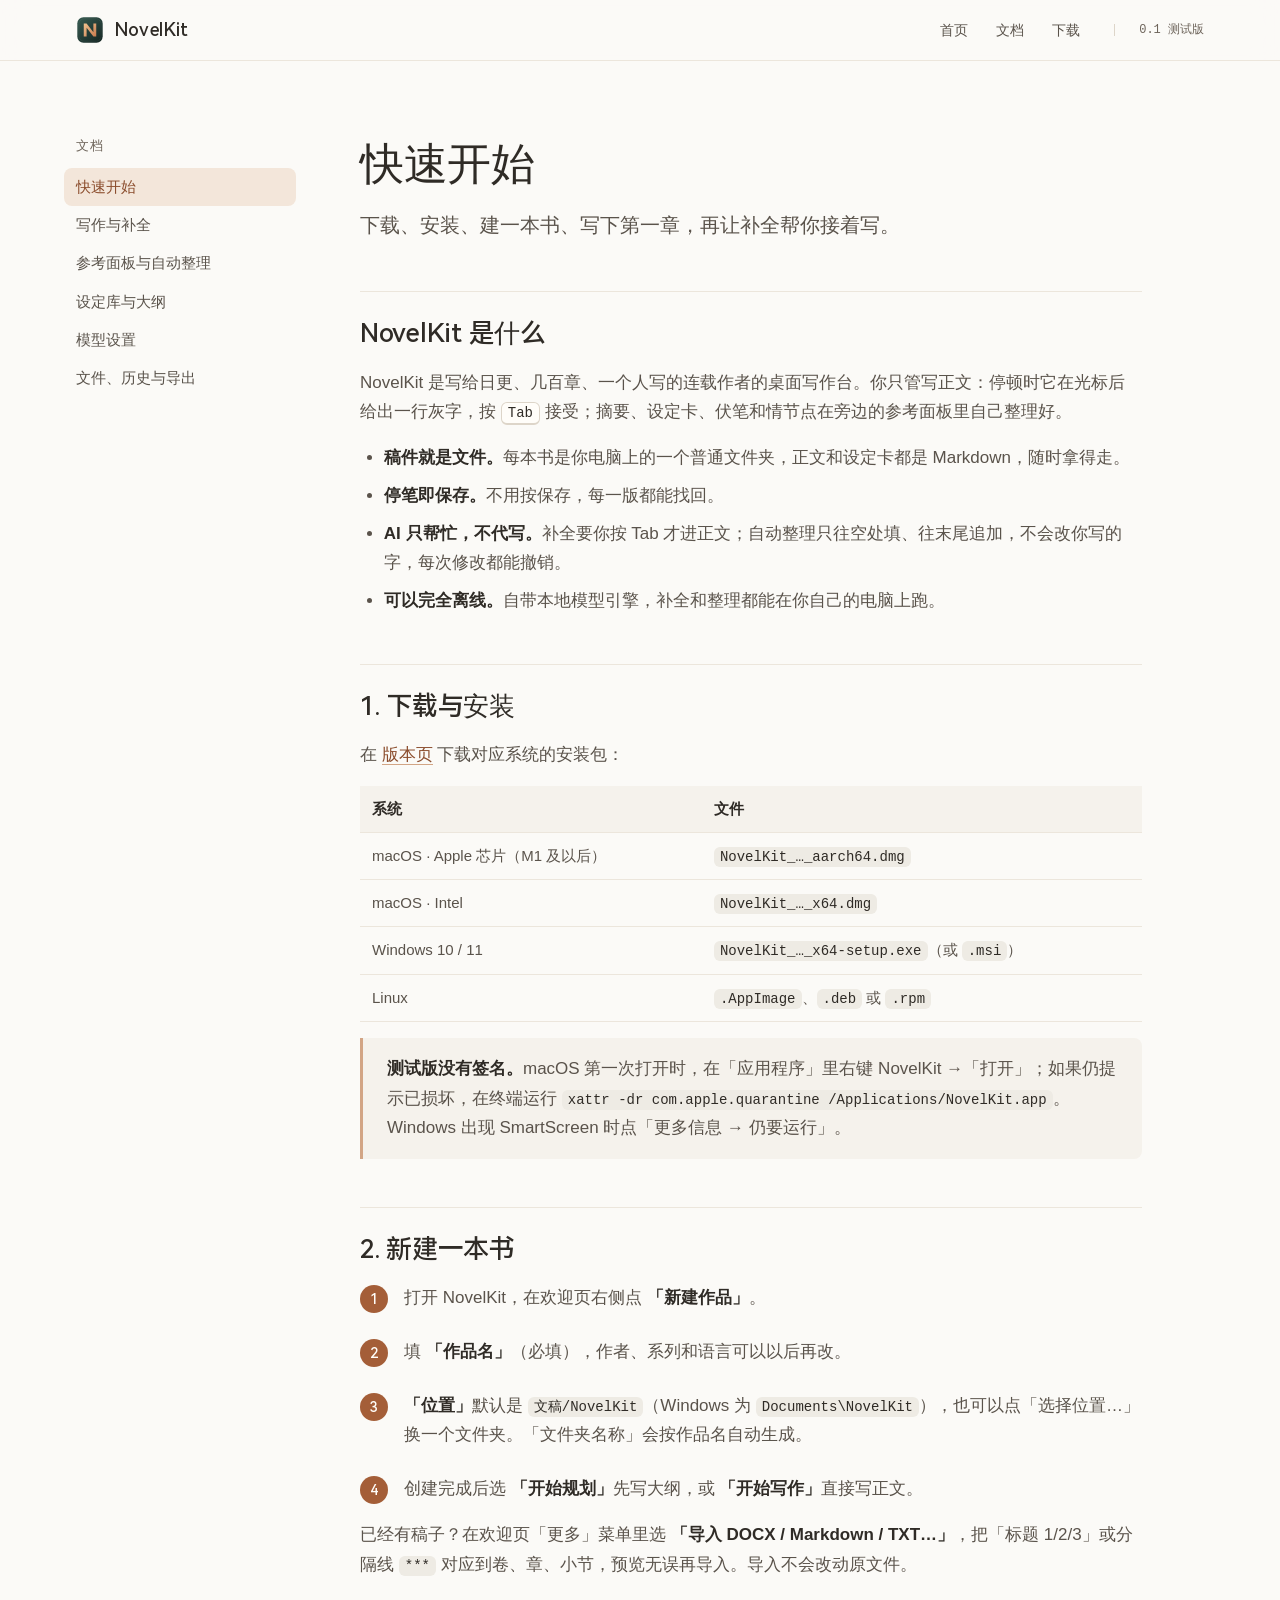
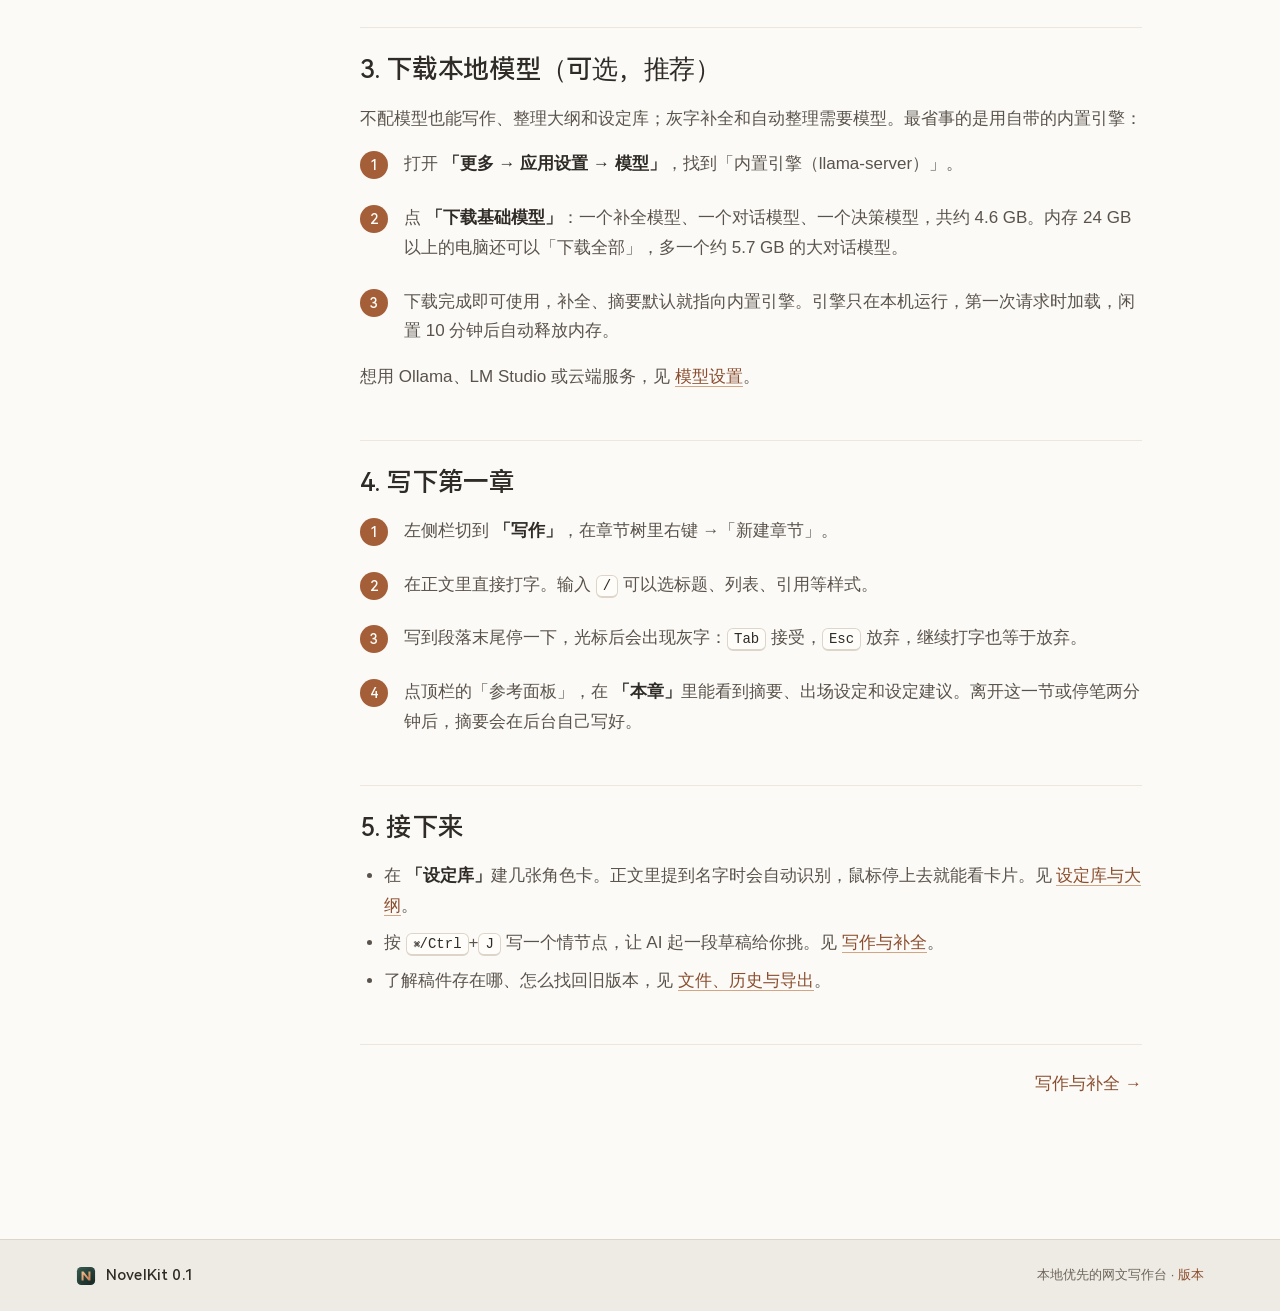
==== docs/index.html @ d2bd7618 "Docs and download links" ====
<!doctype html>
<html lang="zh-CN">
<head>
  <meta charset="utf-8">
  <meta name="viewport" content="width=device-width, initial-scale=1">
  <title>快速开始 · NovelKit 文档</title>
  <meta name="description" content="下载、安装、建一本书、写下第一章，再让补全帮你接着写。">
  <meta name="theme-color" content="#fbfaf7">
  <link rel="icon" href="../media/icon.svg" type="image/svg+xml">
  <link rel="stylesheet" href="../styles.css">
  <link rel="stylesheet" href="docs.css">
</head>
<body>
  <a class="skip" href="#main">跳到正文</a>
  <header class="top">
    <div class="wrap top-row">
      <a class="brand" href="../" aria-label="NovelKit 首页">
        <img src="../media/icon.svg" width="28" height="28" alt="">
        <span>NovelKit</span>
      </a>
      <nav class="top-nav" aria-label="页面">
        <a href="../">首页</a>
        <a href="./">文档</a>
        <a href="../#download">下载</a>
      </nav>
      <span class="top-meta">0.1 测试版</span>
    </div>
  </header>

  <div class="wrap docs">
    <nav class="docs-nav" aria-label="文档">
      <p>文档</p>
      <ul>
          <li><a href="index.html" aria-current="page">快速开始</a></li>
          <li><a href="writing.html">写作与补全</a></li>
          <li><a href="reference.html">参考面板与自动整理</a></li>
          <li><a href="codex.html">设定库与大纲</a></li>
          <li><a href="models.html">模型设置</a></li>
          <li><a href="data.html">文件、历史与导出</a></li>
      </ul>
    </nav>
    <main id="main" class="article">
      <h1>快速开始</h1>
      <p class="lede">下载、安装、建一本书、写下第一章，再让补全帮你接着写。</p>

      <h2>NovelKit 是什么</h2>
      <p>NovelKit 是写给日更、几百章、一个人写的连载作者的桌面写作台。你只管写正文：停顿时它在光标后给出一行灰字，按 <kbd>Tab</kbd> 接受；摘要、设定卡、伏笔和情节点在旁边的参考面板里自己整理好。</p>
      <ul>
        <li><strong>稿件就是文件。</strong>每本书是你电脑上的一个普通文件夹，正文和设定卡都是 Markdown，随时拿得走。</li>
        <li><strong>停笔即保存。</strong>不用按保存，每一版都能找回。</li>
        <li><strong>AI 只帮忙，不代写。</strong>补全要你按 Tab 才进正文；自动整理只往空处填、往末尾追加，不会改你写的字，每次修改都能撤销。</li>
        <li><strong>可以完全离线。</strong>自带本地模型引擎，补全和整理都能在你自己的电脑上跑。</li>
      </ul>

      <h2>1. 下载与安装</h2>
      <p>在 <a href="https://github.com/ForgeAILab/novelkit/releases">版本页</a> 下载对应系统的安装包：</p>
      <table>
        <tr><th>系统</th><th>文件</th></tr>
        <tr><td>macOS · Apple 芯片（M1 及以后）</td><td><code>NovelKit_…_aarch64.dmg</code></td></tr>
        <tr><td>macOS · Intel</td><td><code>NovelKit_…_x64.dmg</code></td></tr>
        <tr><td>Windows 10 / 11</td><td><code>NovelKit_…_x64-setup.exe</code>（或 <code>.msi</code>）</td></tr>
        <tr><td>Linux</td><td><code>.AppImage</code>、<code>.deb</code> 或 <code>.rpm</code></td></tr>
      </table>
      <div class="note">
        <p><strong>测试版没有签名。</strong>macOS 第一次打开时，在「应用程序」里右键 NovelKit →「打开」；如果仍提示已损坏，在终端运行 <code>xattr -dr com.apple.quarantine /Applications/NovelKit.app</code>。Windows 出现 SmartScreen 时点「更多信息 → 仍要运行」。</p>
      </div>

      <h2>2. 新建一本书</h2>
      <ol class="steps">
        <li>打开 NovelKit，在欢迎页右侧点 <strong>「新建作品」</strong>。</li>
        <li>填 <strong>「作品名」</strong>（必填），作者、系列和语言可以以后再改。</li>
        <li><strong>「位置」</strong>默认是 <code>文稿/NovelKit</code>（Windows 为 <code>Documents\NovelKit</code>），也可以点「选择位置…」换一个文件夹。「文件夹名称」会按作品名自动生成。</li>
        <li>创建完成后选 <strong>「开始规划」</strong>先写大纲，或 <strong>「开始写作」</strong>直接写正文。</li>
      </ol>
      <p>已经有稿子？在欢迎页「更多」菜单里选 <strong>「导入 DOCX / Markdown / TXT…」</strong>，把「标题 1/2/3」或分隔线 <code>***</code> 对应到卷、章、小节，预览无误再导入。导入不会改动原文件。</p>

      <h2>3. 下载本地模型（可选，推荐）</h2>
      <p>不配模型也能写作、整理大纲和设定库；灰字补全和自动整理需要模型。最省事的是用自带的内置引擎：</p>
      <ol class="steps">
        <li>打开 <strong>「更多 → 应用设置 → 模型」</strong>，找到「内置引擎（llama-server）」。</li>
        <li>点 <strong>「下载基础模型」</strong>：一个补全模型、一个对话模型、一个决策模型，共约 4.6 GB。内存 24 GB 以上的电脑还可以「下载全部」，多一个约 5.7 GB 的大对话模型。</li>
        <li>下载完成即可使用，补全、摘要默认就指向内置引擎。引擎只在本机运行，第一次请求时加载，闲置 10 分钟后自动释放内存。</li>
      </ol>
      <p>想用 Ollama、LM Studio 或云端服务，见 <a href="models.html">模型设置</a>。</p>

      <h2>4. 写下第一章</h2>
      <ol class="steps">
        <li>左侧栏切到 <strong>「写作」</strong>，在章节树里右键 →「新建章节」。</li>
        <li>在正文里直接打字。输入 <kbd>/</kbd> 可以选标题、列表、引用等样式。</li>
        <li>写到段落末尾停一下，光标后会出现灰字：<kbd>Tab</kbd> 接受，<kbd>Esc</kbd> 放弃，继续打字也等于放弃。</li>
        <li>点顶栏的「参考面板」，在 <strong>「本章」</strong>里能看到摘要、出场设定和设定建议。离开这一节或停笔两分钟后，摘要会在后台自己写好。</li>
      </ol>

      <h2>5. 接下来</h2>
      <ul>
        <li>在 <strong>「设定库」</strong>建几张角色卡。正文里提到名字时会自动识别，鼠标停上去就能看卡片。见 <a href="codex.html">设定库与大纲</a>。</li>
        <li>按 <kbd>⌘/Ctrl</kbd>+<kbd>J</kbd> 写一个情节点，让 AI 起一段草稿给你挑。见 <a href="writing.html">写作与补全</a>。</li>
        <li>了解稿件存在哪、怎么找回旧版本，见 <a href="data.html">文件、历史与导出</a>。</li>
      </ul>

      <nav class="pager" aria-label="翻页"><span></span><a href="writing.html">写作与补全 →</a></nav>
    </main>
  </div>

  <footer class="foot">
    <div class="wrap foot-row">
      <span class="brand"><img src="../media/icon.svg" width="20" height="20" alt=""><span>NovelKit 0.1</span></span>
      <span>本地优先的网文写作台 · <a href="https://github.com/ForgeAILab/novelkit/releases">版本</a></span>
    </div>
  </footer>
</body>
</html>
---- styles.css ----
/* NovelKit launch page. Colour, radius, shadow and motion values are the app's tokens
   (src/styles/tokens.css, contract: DESIGN-SYSTEM.md); the display type scale is the site's own. */

@font-face {
  font-family: "HarmonyOS Sans SC";
  src: url("media/harmonyos-sans-sc-medium.woff2") format("woff2");
  font-weight: 500;
  font-display: swap;
}

:root {
  --surface-desk: #eeebe4;
  --surface-side: #f5f2ec;
  --surface-page: #fbfaf7;
  --surface-raised: #fffdf9;
  --line-subtle: #ece6dc;
  --line: #ddd5c9;
  --line-strong: #cfc6b8;
  --text: #2f2b26;
  --text-secondary: #5a534b;
  --text-tertiary: #6e655b;
  --text-on-accent: #fffdf9;
  --accent-100: #f3e6da;
  --accent-300: #d2a585;
  --accent: #a45e38;
  --accent-hover: #8f4e2e;
  --accent-active: #77452d;
  --accent-ink: #8b4d2d;
  --fill-hover: rgba(47, 43, 38, .06);
  --fill-active: rgba(47, 43, 38, .11);

  --font-sans: -apple-system, BlinkMacSystemFont, "PingFang SC", "Microsoft YaHei UI", "Segoe UI", sans-serif;
  --font-display: "HarmonyOS Sans SC", "PingFang SC", "Microsoft YaHei UI", "Noto Sans SC", sans-serif;
  --font-mono: "SFMono-Regular", "Cascadia Mono", Consolas, monospace;

  /* Site type scale */
  --text-caption: 13px;
  --text-body: 17px;
  --text-lede: clamp(18px, 1.6vw, 21px);
  --text-h3: 20px;
  --text-h2: clamp(30px, 4.2vw, 52px);
  --text-h1: clamp(28px, 8.6vw, 104px);

  --space-2: 8px;
  --space-3: 12px;
  --space-4: 16px;
  --space-6: 24px;
  --space-8: 32px;
  --space-12: 48px;
  --space-section: clamp(72px, 11vw, 152px);
  --gutter: clamp(20px, 5vw, 56px);

  --radius-sm: 6px;
  --radius-md: 8px;
  --radius-lg: 12px;
  --radius-xl: 16px;
  --radius-pill: 999px;

  --dur-fast: 120ms;
  --dur: 180ms;
  --dur-reveal: 640ms;
  --ease: cubic-bezier(.2, .8, .2, 1);
  --focus-ring: 0 0 0 3px rgba(164, 94, 56, .28);
  --shadow-1: 0 1px 2px rgba(53, 42, 28, .06);
  --shadow-pop: 0 12px 32px rgba(53, 42, 28, .16), 0 2px 6px rgba(53, 42, 28, .06);
  --shadow-film: 0 40px 100px rgba(53, 42, 28, .18), 0 4px 14px rgba(53, 42, 28, .08);
}

*, *::before, *::after { box-sizing: border-box; }

html { scroll-behavior: smooth; scroll-padding-top: 76px; -webkit-text-size-adjust: 100%; }

body {
  margin: 0;
  background: var(--surface-page);
  color: var(--text);
  font: 400 var(--text-body)/1.75 var(--font-sans);
  -webkit-font-smoothing: antialiased;
  text-rendering: optimizeLegibility;
}

img, video { display: block; max-width: 100%; height: auto; }
h1, h2, h3, p, ol, dl, dd, figure { margin: 0; }
ol { padding: 0; list-style: none; }
a { color: inherit; text-decoration: none; }
button { font: inherit; color: inherit; }
:focus-visible { outline: none; box-shadow: var(--focus-ring); border-radius: var(--radius-sm); }

.wrap { width: min(1240px, 100%); margin-inline: auto; padding-inline: var(--gutter); }

.skip {
  position: absolute; left: var(--space-4); top: -60px; z-index: 20;
  padding: var(--space-2) var(--space-4); border-radius: var(--radius-md);
  background: var(--text); color: var(--surface-page);
}
.skip:focus { top: var(--space-4); }

/* Top bar */
.top {
  position: sticky; top: 0; z-index: 10;
  background: color-mix(in srgb, var(--surface-page) 86%, transparent);
  backdrop-filter: saturate(1.4) blur(14px);
  -webkit-backdrop-filter: saturate(1.4) blur(14px);
  border-bottom: 1px solid var(--line-subtle);
}
.top-row { display: flex; align-items: center; gap: var(--space-8); height: 60px; }
.brand { display: inline-flex; align-items: center; gap: 10px; font: 500 18px/1 var(--font-display); letter-spacing: .01em; }
.top-nav { display: flex; gap: var(--space-6); margin-left: auto; font-size: 14px; color: var(--text-secondary); }
.top-nav a { padding: 6px 2px; transition: color var(--dur) var(--ease); }
.top-nav a:hover { color: var(--accent-ink); }
.top-meta { font: 12px/1 var(--font-mono); color: var(--text-tertiary); padding-left: var(--space-6); border-left: 1px solid var(--line); }

/* Shared type */
.overline, .index { font: 13px/1.4 var(--font-mono); letter-spacing: .04em; color: var(--text-tertiary); }
h1, h2, h3, .outro-line, .sheet-title { font-family: var(--font-display); font-weight: 500; }
h2 { font-size: var(--text-h2); line-height: 1.22; letter-spacing: -.01em; text-wrap: balance; }

.button {
  display: inline-flex; align-items: center; gap: 10px; height: 48px; padding: 0 22px;
  border: 0; border-radius: var(--radius-pill); background: var(--accent); color: var(--text-on-accent);
  font-size: 16px; font-weight: 500; cursor: pointer; box-shadow: var(--shadow-1);
  transition: background var(--dur) var(--ease), transform var(--dur-fast) var(--ease);
}
.button:hover { background: var(--accent-hover); }
.button:active { background: var(--accent-active); transform: scale(.98); }
.button:focus-visible { border-radius: var(--radius-pill); }
.link { color: var(--accent-ink); font-size: 16px; padding: 10px 4px; border-bottom: 1px solid var(--accent-300); transition: border-color var(--dur) var(--ease); }
.link:hover { border-color: var(--accent); }

/* Hero */
.hero { padding-top: clamp(56px, 9vw, 128px); }
.hero h1 { margin-top: var(--space-6); font-size: var(--text-h1); line-height: 1.12; letter-spacing: -.02em; }
.h1-second { color: var(--text-tertiary); }
.lede { margin-top: var(--space-8); max-width: 34em; font-size: var(--text-lede); line-height: 1.8; color: var(--text-secondary); }
.hero-actions { display: flex; flex-wrap: wrap; align-items: center; gap: var(--space-6); margin-top: var(--space-8); }

.film {
  margin-top: clamp(48px, 7vw, 96px); overflow: hidden;
  border: 1px solid var(--line); border-radius: var(--radius-xl);
  background: var(--surface-desk); box-shadow: var(--shadow-film);
}
.film video { width: 100%; aspect-ratio: 16 / 9; }

/* 01 ghost text */
.feature {
  display: grid; grid-template-columns: minmax(0, 5fr) minmax(0, 7fr); align-items: center;
  gap: clamp(32px, 6vw, 96px); padding-block: var(--space-section);
}
.feature-copy h2, .band-head h2, .desk-head h2 { margin-top: var(--space-4); }
.feature-copy p:not(.index), .band-head p:not(.index) { margin-top: var(--space-6); max-width: 26em; color: var(--text-secondary); }
.feature-copy .note { margin-top: var(--space-4); font-size: 15px; color: var(--text-tertiary); }

.sheet {
  padding: clamp(24px, 4vw, 56px); border: 1px solid var(--line); border-radius: var(--radius-lg);
  background: var(--surface-raised); box-shadow: var(--shadow-pop);
}
.sheet-chapter { font-size: 13px; color: var(--text-tertiary); }
.sheet-title { margin-top: 4px; font-size: clamp(24px, 2.6vw, 32px); line-height: 1.3; }
.sheet-prose { margin-top: var(--space-6); font: 500 clamp(17px, 1.5vw, 20px)/2 var(--font-display); }
.ghost { color: var(--text-tertiary); transition: opacity var(--dur-reveal) var(--ease), color var(--dur-reveal) var(--ease); }
.caret {
  display: inline-block; width: 2px; height: 1.15em; margin-inline: 1px; vertical-align: -.2em;
  background: var(--accent); animation: caret 1.1s steps(1) infinite;
}
@keyframes caret { 50% { opacity: 0; } }
[data-state="writing"] .ghost { opacity: 0; transition-duration: 0s; }
[data-state="accepted"] .ghost { color: var(--text); }
[data-state="accepted"] .caret { display: none; }
.sheet-foot { display: flex; align-items: center; gap: var(--space-4); margin-top: var(--space-6); min-height: 36px; }
.keycap {
  display: inline-flex; align-items: center; gap: 10px; height: 36px; padding: 0 14px 0 6px;
  border: 1px solid var(--line); border-radius: var(--radius-md); background: var(--surface-page);
  font-size: 14px; color: var(--text-secondary); cursor: pointer;
  transition: background var(--dur) var(--ease), border-color var(--dur) var(--ease), opacity var(--dur) var(--ease), transform var(--dur-fast) var(--ease);
}
.keycap:hover { background: var(--accent-100); border-color: var(--accent-300); }
.keycap:active { transform: translateY(1px); }
.keycap kbd {
  padding: 3px 9px; border: 1px solid var(--line-strong); border-bottom-width: 2px; border-radius: var(--radius-sm);
  background: var(--surface-raised); font: 12px/1.4 var(--font-mono); color: var(--text);
}
[data-state="writing"] .keycap { opacity: 0; pointer-events: none; }
.sheet-status { font-size: 14px; color: var(--text-tertiary); }

/* 02 reference panel */
.band { padding-block: var(--space-section); background: var(--surface-desk); border-block: 1px solid var(--line-subtle); }
.panels { display: grid; grid-template-columns: repeat(4, minmax(0, 1fr)); gap: clamp(16px, 2vw, 28px); margin-top: clamp(40px, 6vw, 80px); }
.panel img {
  width: 100%; border: 1px solid var(--line); border-radius: var(--radius-lg);
  background: var(--surface-side); box-shadow: var(--shadow-1);
  transition: transform var(--dur-reveal) var(--ease), box-shadow var(--dur-reveal) var(--ease);
}
.panel:hover img { transform: translateY(-4px); box-shadow: var(--shadow-pop); }
.panel h3 { margin-top: var(--space-6); font-size: var(--text-h3); line-height: 1.4; }
.panel p { margin-top: 6px; font-size: 15px; line-height: 1.7; color: var(--text-secondary); }

/* 03 the desk */
.desk { padding-block: var(--space-section); }
.screens { display: grid; grid-template-columns: repeat(2, minmax(0, 1fr)); gap: clamp(20px, 3vw, 40px); margin-top: clamp(40px, 6vw, 80px); }
.screen img { width: 100%; border: 1px solid var(--line); border-radius: var(--radius-lg); box-shadow: var(--shadow-pop); }
.screen figcaption { margin-top: var(--space-4); font-size: 15px; color: var(--text-secondary); }
.screen strong { margin-right: var(--space-3); font: 500 16px/1.4 var(--font-display); color: var(--text); }
.facts { display: grid; grid-template-columns: repeat(3, minmax(0, 1fr)); margin-top: clamp(56px, 8vw, 104px); border-top: 1px solid var(--line); }
.facts > div { padding: var(--space-8) var(--space-8) 0 0; }
.facts > div + div { padding-left: var(--space-8); border-left: 1px solid var(--line-subtle); }
.facts dt { font: 500 var(--text-h3)/1.4 var(--font-display); }
.facts dd { margin-top: var(--space-2); font-size: 15px; color: var(--text-secondary); }

/* Outro and footer */
.outro { padding-block: var(--space-section); background: var(--surface-desk); border-top: 1px solid var(--line-subtle); text-align: center; }
.outro-line { font-size: var(--text-h1); line-height: 1.12; letter-spacing: -.02em; }
.outro-sub { margin-top: var(--space-4); font-size: var(--text-lede); color: var(--text-secondary); }
.outro .button { margin-top: var(--space-12); }
.foot { background: var(--surface-desk); border-top: 1px solid var(--line); font-size: 13px; color: var(--text-tertiary); }
.foot-row { display: flex; flex-wrap: wrap; align-items: center; justify-content: space-between; gap: var(--space-3); padding-block: var(--space-6); }
.foot .brand { font-size: 15px; color: var(--text); }

/* Reveal on scroll (only when JS has run) */
.js [data-reveal] { opacity: 0; transform: translateY(18px); transition: opacity var(--dur-reveal) var(--ease), transform var(--dur-reveal) var(--ease); }
.js [data-reveal].is-in { opacity: 1; transform: none; }
.panels > :nth-child(2), .screens > :nth-child(2) { transition-delay: 70ms; }
.panels > :nth-child(3) { transition-delay: 140ms; }
.panels > :nth-child(4) { transition-delay: 210ms; }

@media (max-width: 1040px) {
  .panels { grid-template-columns: repeat(2, minmax(0, 1fr)); row-gap: var(--space-12); }
}
@media (max-width: 860px) {
  .feature { grid-template-columns: minmax(0, 1fr); }
  .top-nav { display: none; }
  .top-meta { margin-left: auto; padding-left: 0; border-left: 0; }
}
@media (max-width: 640px) {
  .screens, .facts { grid-template-columns: minmax(0, 1fr); }
  .facts > div, .facts > div + div { padding: var(--space-6) 0; border-left: 0; }
  .facts > div + div { border-top: 1px solid var(--line-subtle); }
  .film { border-radius: var(--radius-lg); }
  .screen strong { display: block; margin: 0 0 2px; }
}
@media (max-width: 460px) {
  .panels { grid-template-columns: minmax(0, 1fr); }
}
@media (prefers-reduced-motion: reduce) {
  html { scroll-behavior: auto; }
  *, *::before, *::after { animation: none !important; transition-duration: 0s !important; }
  .js [data-reveal] { opacity: 1; transform: none; }
}

/* Downloads */
.button-quiet { background: transparent; color: var(--accent-ink); box-shadow: inset 0 0 0 1px var(--accent-300); }
.button-quiet:hover { background: color-mix(in srgb, var(--accent) 8%, transparent); }
.downloads { margin: var(--space-12) auto 0; max-width: 640px; }
.downloads-title { font: 500 var(--text-h3)/1.4 var(--font-display); }
.downloads-list { display: grid; grid-template-columns: repeat(2, minmax(0, 1fr)); gap: var(--space-3); margin-top: var(--space-6); padding: 0; list-style: none; }
.download { display: block; padding: 14px 18px; border: 1px solid var(--line); border-radius: var(--radius-lg); background: var(--surface-page); font-size: 15px; transition: border-color var(--dur) var(--ease); }
.download:hover { border-color: var(--accent); }
.download.is-yours { border-color: var(--accent); box-shadow: var(--shadow-1); }
.downloads-note { margin-top: var(--space-4); font-size: 13px; color: var(--text-tertiary); }
.downloads-note a, .foot a { color: var(--accent-ink); }
@media (max-width: 460px) { .downloads-list { grid-template-columns: minmax(0, 1fr); } }
---- docs/docs.css ----
/* NovelKit docs: the launch page's tokens and top bar (../styles.css), plus a reading layout. */

.docs { display: grid; grid-template-columns: 220px minmax(0, 1fr); gap: clamp(32px, 5vw, 72px); padding-block: clamp(40px, 6vw, 80px) var(--space-section); }

.docs-nav { position: sticky; top: 84px; align-self: start; font-size: 15px; }
.docs-nav p { font: 13px/1.4 var(--font-mono); letter-spacing: .04em; color: var(--text-tertiary); margin-bottom: var(--space-3); }
.docs-nav ul { margin: 0 0 var(--space-8); padding: 0; list-style: none; }
.docs-nav a { display: block; padding: 6px 12px; margin-left: -12px; border-radius: var(--radius-md); color: var(--text-secondary); transition: background var(--dur) var(--ease), color var(--dur) var(--ease); }
.docs-nav a:hover { background: var(--fill-hover); color: var(--text); }
.docs-nav a[aria-current="page"] { background: var(--accent-100); color: var(--accent-ink); font-weight: 500; }

.article { max-width: 46em; }
.article > * + * { margin-top: var(--space-4); }
.article h1 { font-size: clamp(32px, 4vw, 44px); line-height: 1.2; letter-spacing: -.01em; }
.article .lede { margin-top: var(--space-4); font-size: var(--text-lede); }
.article h2 { margin-top: var(--space-12); padding-top: var(--space-6); border-top: 1px solid var(--line-subtle); font-size: 26px; line-height: 1.35; }
.article h3 { margin-top: var(--space-8); font-size: var(--text-h3); }
.article p, .article li { color: var(--text-secondary); }
.article strong { color: var(--text); font-weight: 600; }
.article a { color: var(--accent-ink); border-bottom: 1px solid var(--accent-300); }
.article a:hover { border-color: var(--accent); }
.article ul, .article ol { padding-left: 1.4em; }
.article ol { list-style: decimal; }
.article li + li { margin-top: var(--space-2); }
.article code, .article kbd { font: 14px/1.4 var(--font-mono); padding: 2px 6px; border-radius: var(--radius-sm); background: var(--surface-desk); color: var(--text); }
.article kbd { border: 1px solid var(--line); border-bottom-width: 2px; background: var(--surface-raised); }
.article pre { padding: var(--space-4); border-radius: var(--radius-lg); background: var(--surface-desk); overflow-x: auto; font: 14px/1.6 var(--font-mono); }
.article pre code { padding: 0; background: none; }
.article img { border: 1px solid var(--line); border-radius: var(--radius-lg); box-shadow: var(--shadow-pop); margin-block: var(--space-6); }
.article table { width: 100%; border-collapse: collapse; font-size: 15px; }
.article th, .article td { padding: 10px 12px; border-bottom: 1px solid var(--line-subtle); text-align: left; vertical-align: top; }
.article th { color: var(--text); font-weight: 600; background: var(--surface-side); }
.article td { color: var(--text-secondary); }
.note { padding: var(--space-4) var(--space-6); border-left: 3px solid var(--accent-300); border-radius: 0 var(--radius-md) var(--radius-md) 0; background: var(--surface-side); }
.note p { color: var(--text-secondary); }

.steps { counter-reset: step; list-style: none !important; padding-left: 0 !important; }
.steps > li { counter-increment: step; position: relative; padding-left: 44px; }
.steps > li + li { margin-top: var(--space-6); }
.steps > li::before { content: counter(step); position: absolute; left: 0; top: 2px; width: 28px; height: 28px; border-radius: 50%; background: var(--accent); color: var(--text-on-accent); font: 500 14px/28px var(--font-display); text-align: center; }

.pager { display: flex; justify-content: space-between; gap: var(--space-4); margin-top: var(--space-12) !important; padding-top: var(--space-6); border-top: 1px solid var(--line-subtle); }
.pager a { border: 0; }

@media (max-width: 860px) {
  .docs { grid-template-columns: minmax(0, 1fr); }
  .docs-nav { position: static; display: flex; flex-wrap: wrap; gap: var(--space-2); }
  .docs-nav p { display: none; }
  .docs-nav ul { display: contents; }
  .docs-nav a { margin-left: 0; border: 1px solid var(--line); }
}
.article th { white-space: nowrap; }
@media (max-width: 640px) { .article table { display: block; overflow-x: auto; } }
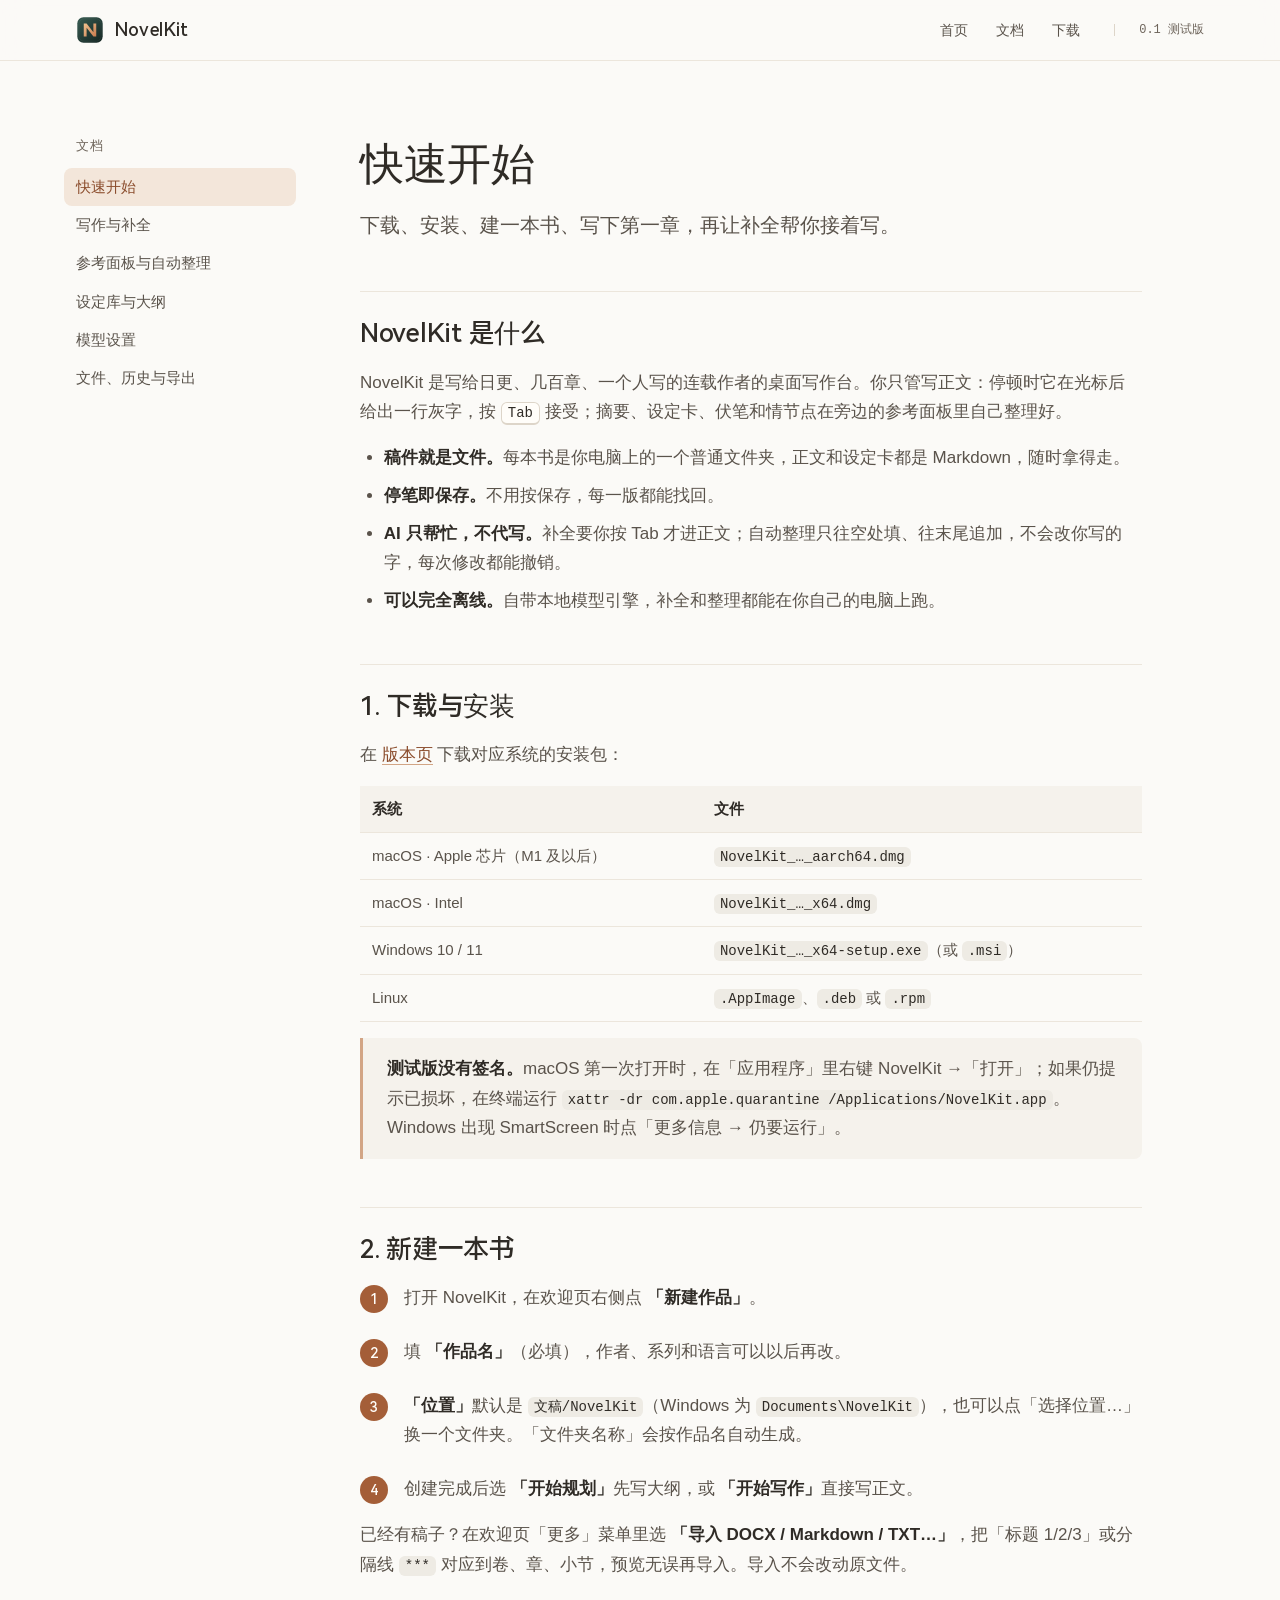
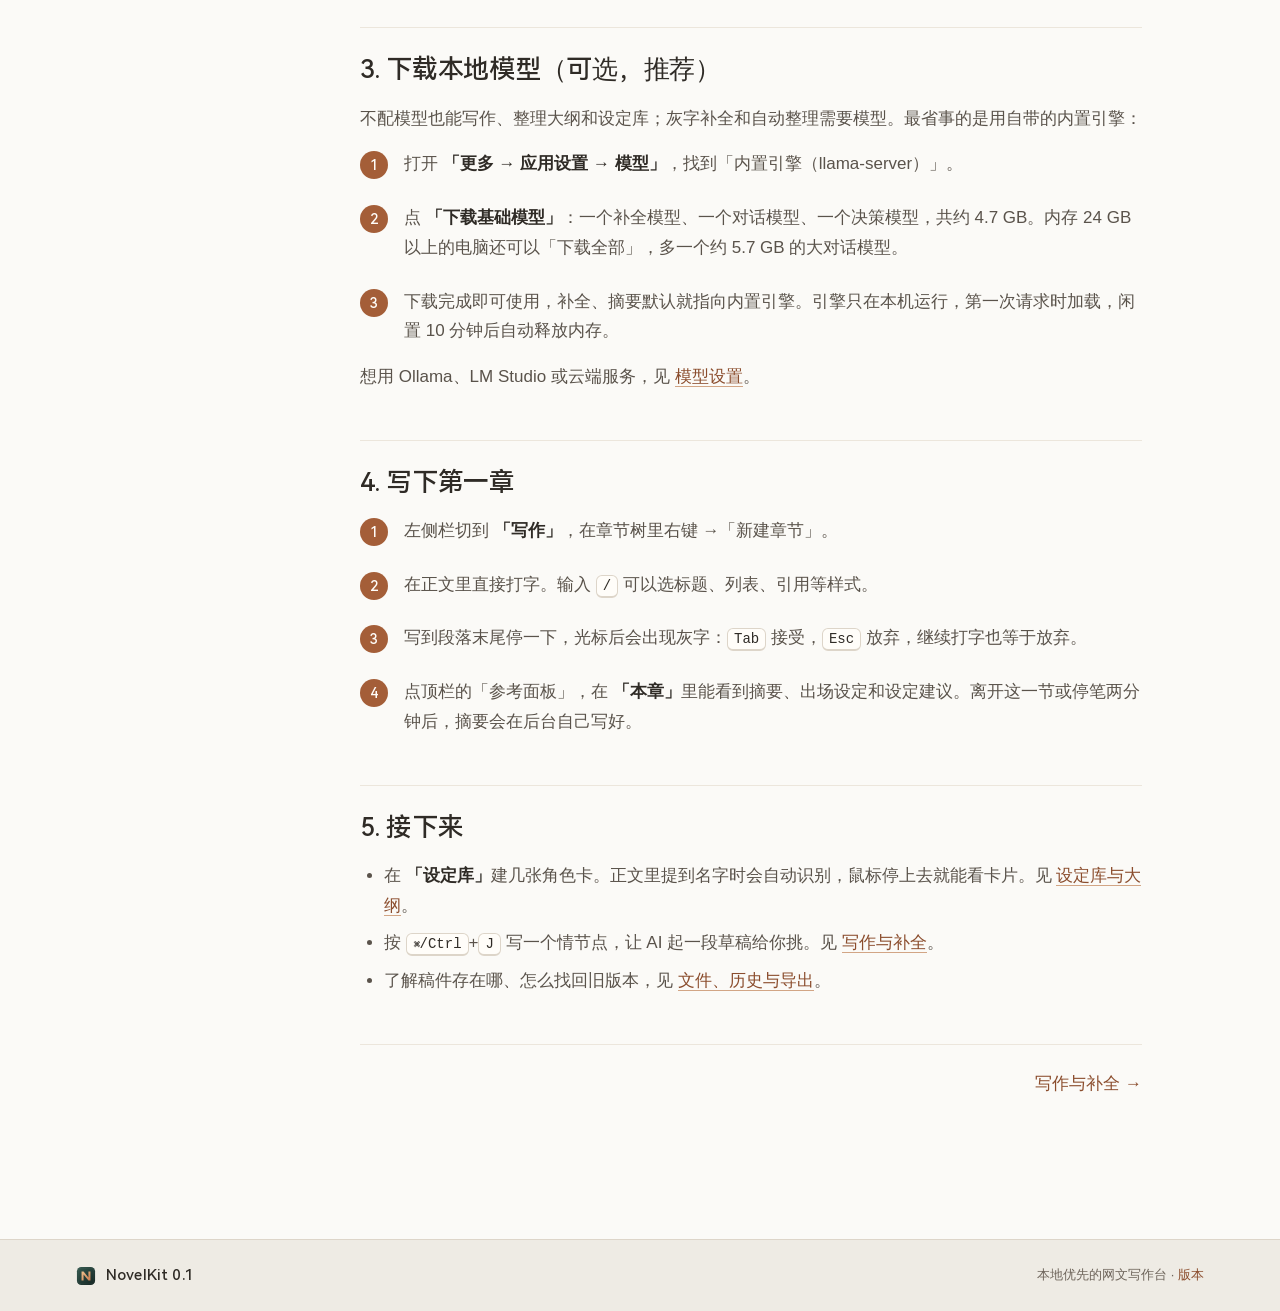
==== commit dfa11c24: "Docs: basic model size" ====
--- a/docs/index.html
+++ b/docs/index.html
@@ -78,7 +78,7 @@
       <p>不配模型也能写作、整理大纲和设定库；灰字补全和自动整理需要模型。最省事的是用自带的内置引擎：</p>
       <ol class="steps">
         <li>打开 <strong>「更多 → 应用设置 → 模型」</strong>，找到「内置引擎（llama-server）」。</li>
-        <li>点 <strong>「下载基础模型」</strong>：一个补全模型、一个对话模型、一个决策模型，共约 4.6 GB。内存 24 GB 以上的电脑还可以「下载全部」，多一个约 5.7 GB 的大对话模型。</li>
+        <li>点 <strong>「下载基础模型」</strong>：一个补全模型、一个对话模型、一个决策模型，共约 4.7 GB。内存 24 GB 以上的电脑还可以「下载全部」，多一个约 5.7 GB 的大对话模型。</li>
         <li>下载完成即可使用，补全、摘要默认就指向内置引擎。引擎只在本机运行，第一次请求时加载，闲置 10 分钟后自动释放内存。</li>
       </ol>
       <p>想用 Ollama、LM Studio 或云端服务，见 <a href="models.html">模型设置</a>。</p>
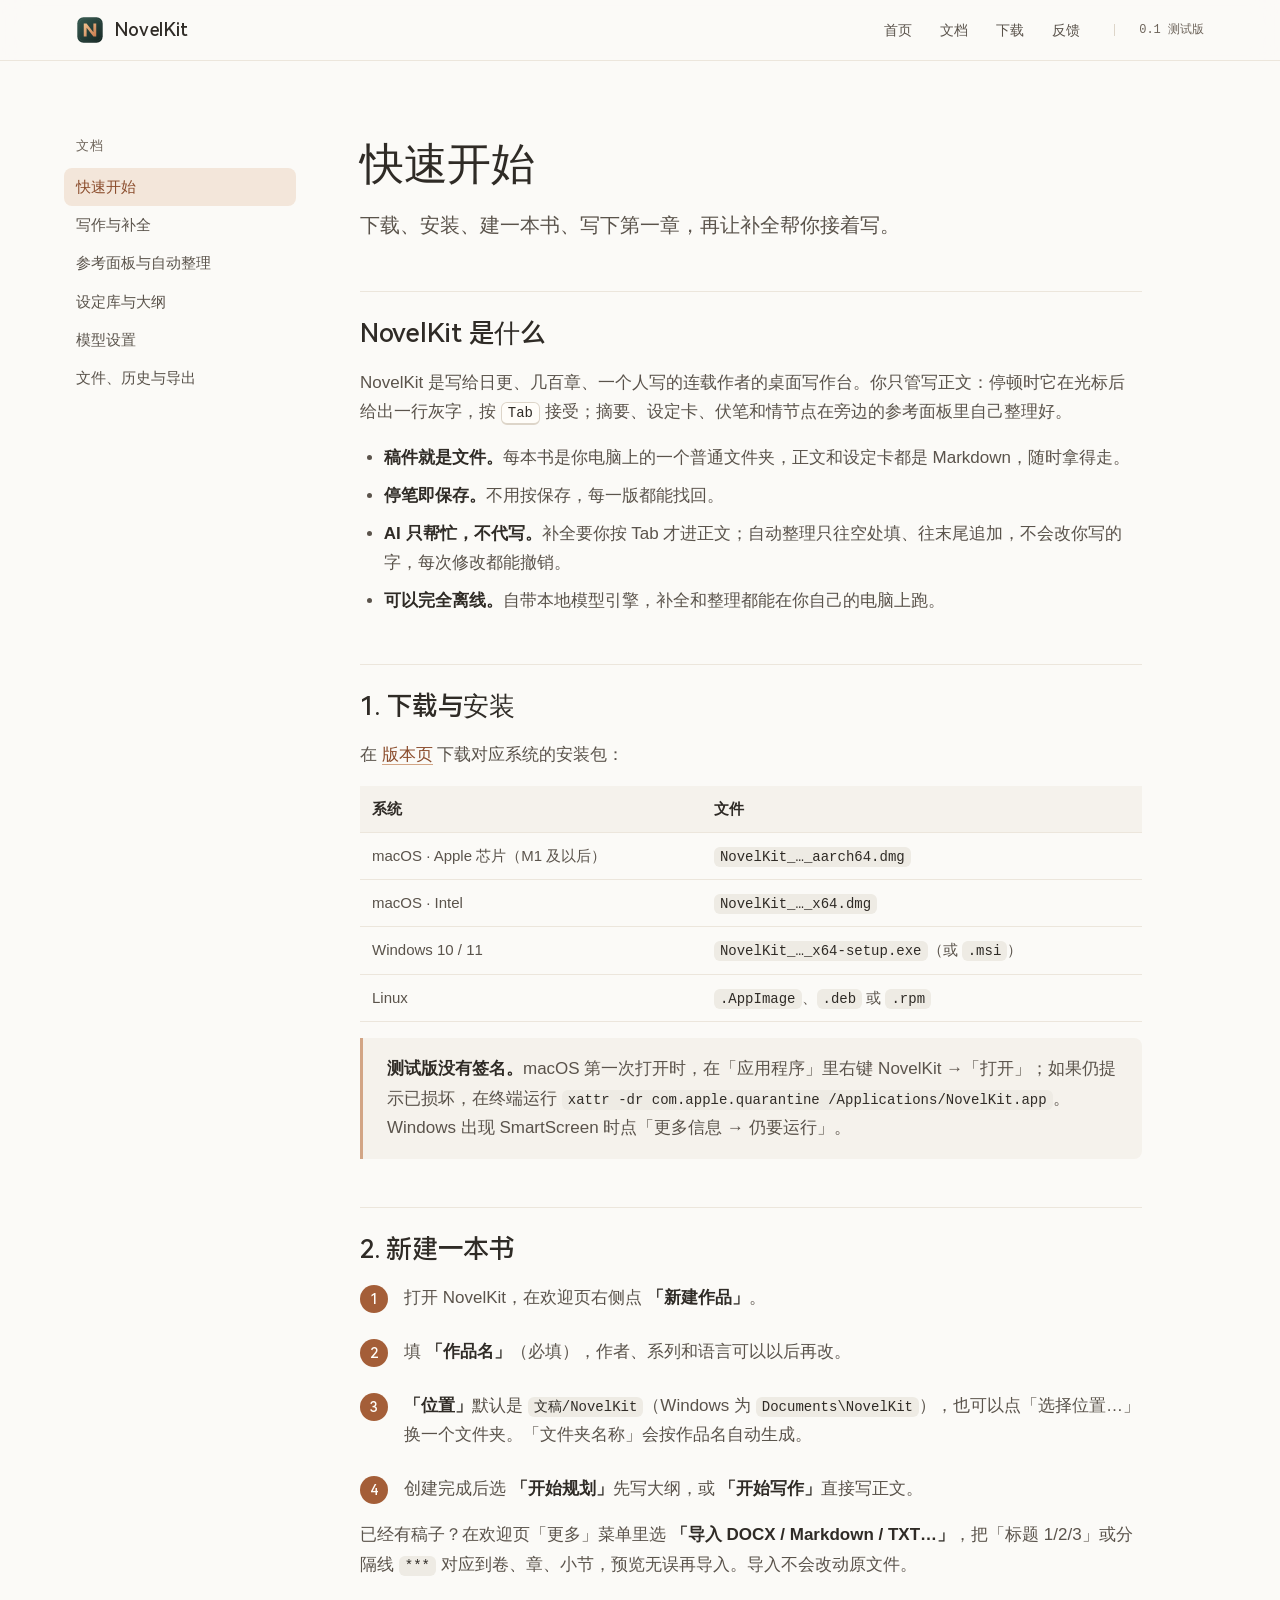
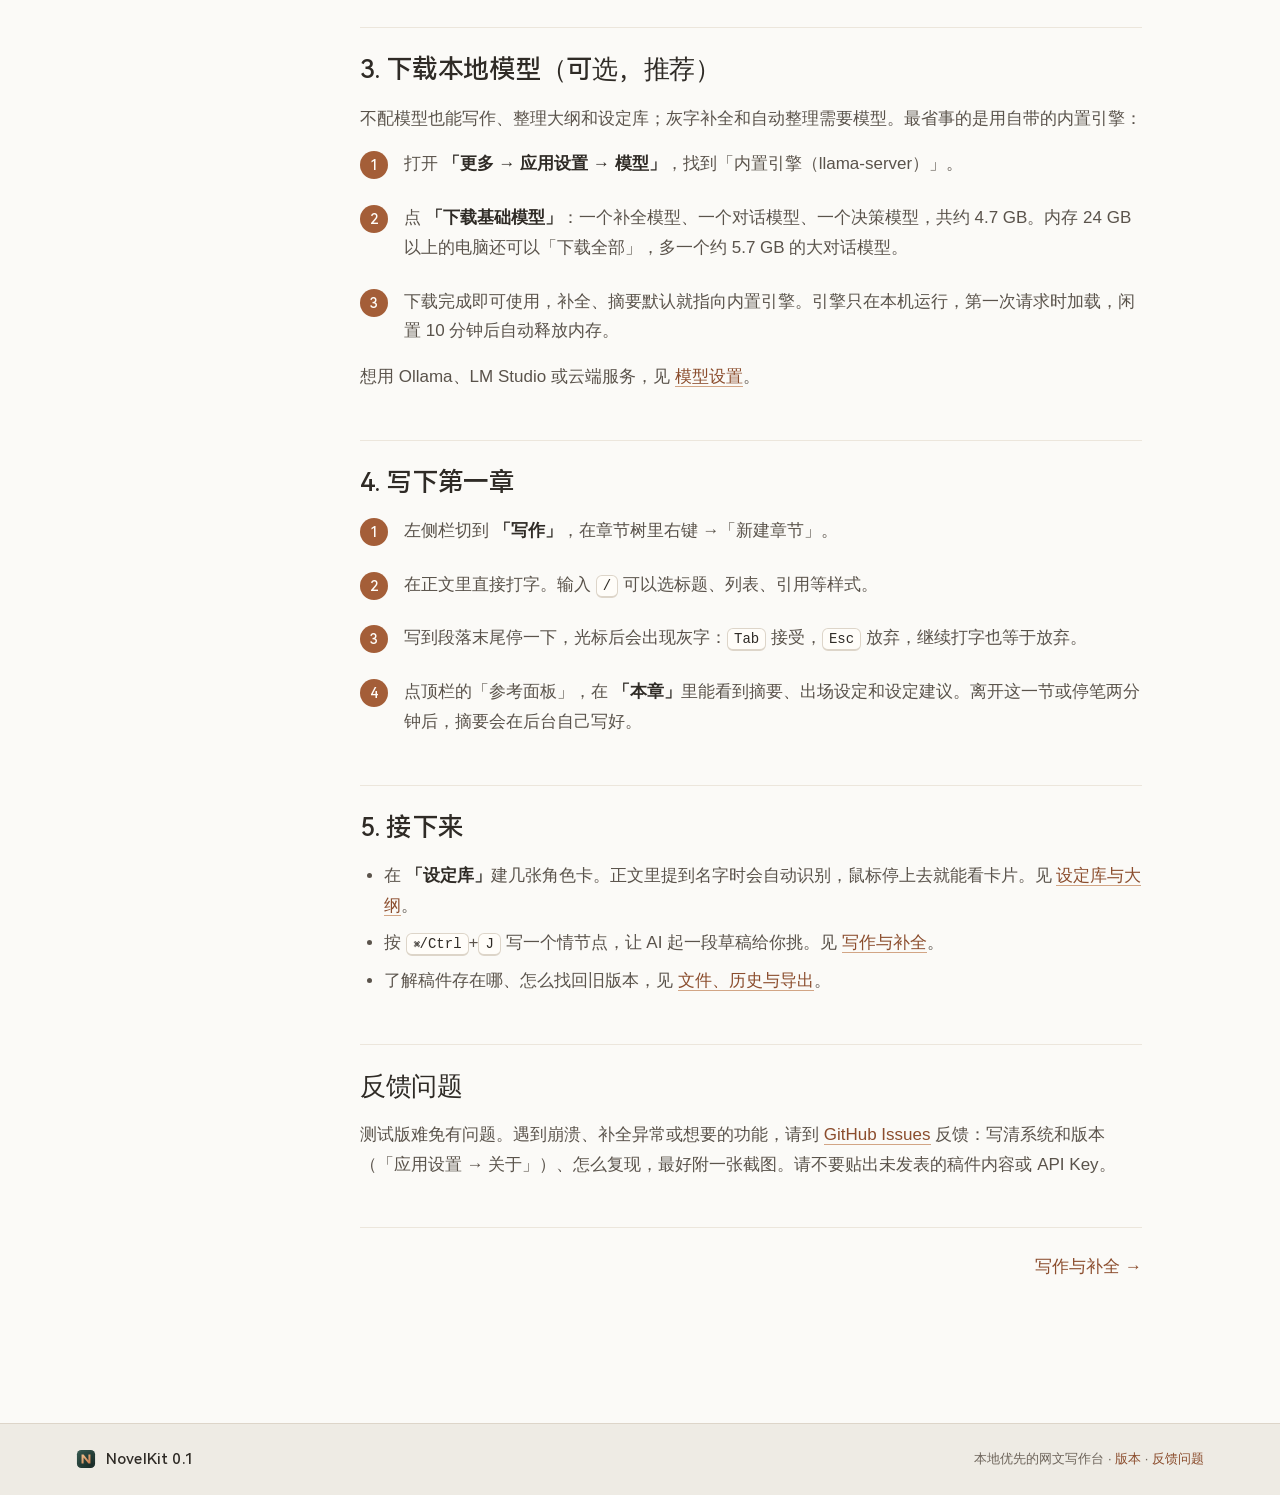
==== commit b2d91fe7: "Issue templates and feedback links" ====
--- a/docs/index.html
+++ b/docs/index.html
@@ -22,6 +22,7 @@
         <a href="../">首页</a>
         <a href="./">文档</a>
         <a href="../#download">下载</a>
+        <a href="https://github.com/ForgeAILab/novelkit/issues">反馈</a>
       </nav>
       <span class="top-meta">0.1 测试版</span>
     </div>
@@ -98,6 +99,9 @@
         <li>了解稿件存在哪、怎么找回旧版本，见 <a href="data.html">文件、历史与导出</a>。</li>
       </ul>
 
+      <h2>反馈问题</h2>
+      <p>测试版难免有问题。遇到崩溃、补全异常或想要的功能，请到 <a href="https://github.com/ForgeAILab/novelkit/issues/new/choose">GitHub Issues</a> 反馈：写清系统和版本（「应用设置 → 关于」）、怎么复现，最好附一张截图。请不要贴出未发表的稿件内容或 API Key。</p>
+
       <nav class="pager" aria-label="翻页"><span></span><a href="writing.html">写作与补全 →</a></nav>
     </main>
   </div>
@@ -105,7 +109,7 @@
   <footer class="foot">
     <div class="wrap foot-row">
       <span class="brand"><img src="../media/icon.svg" width="20" height="20" alt=""><span>NovelKit 0.1</span></span>
-      <span>本地优先的网文写作台 · <a href="https://github.com/ForgeAILab/novelkit/releases">版本</a></span>
+      <span>本地优先的网文写作台 · <a href="https://github.com/ForgeAILab/novelkit/releases">版本</a> · <a href="https://github.com/ForgeAILab/novelkit/issues/new/choose">反馈问题</a></span>
     </div>
   </footer>
 </body>
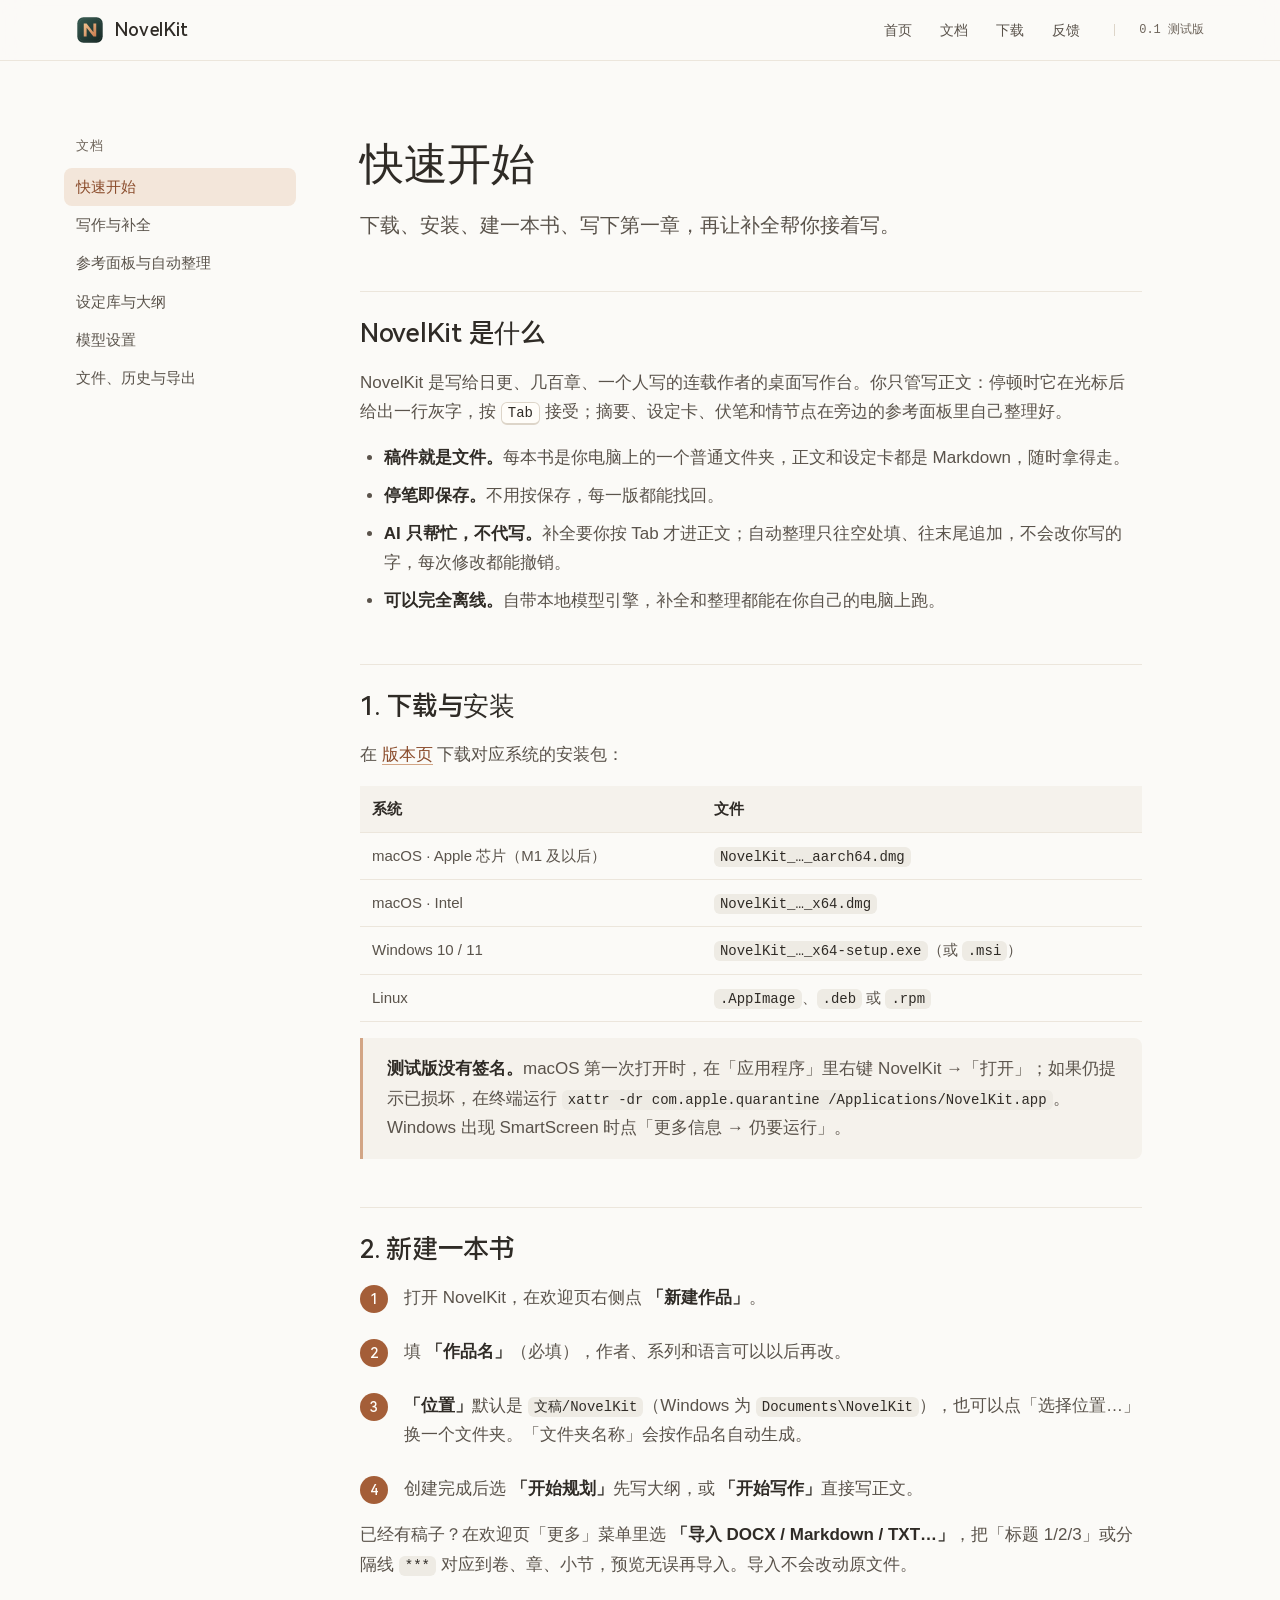
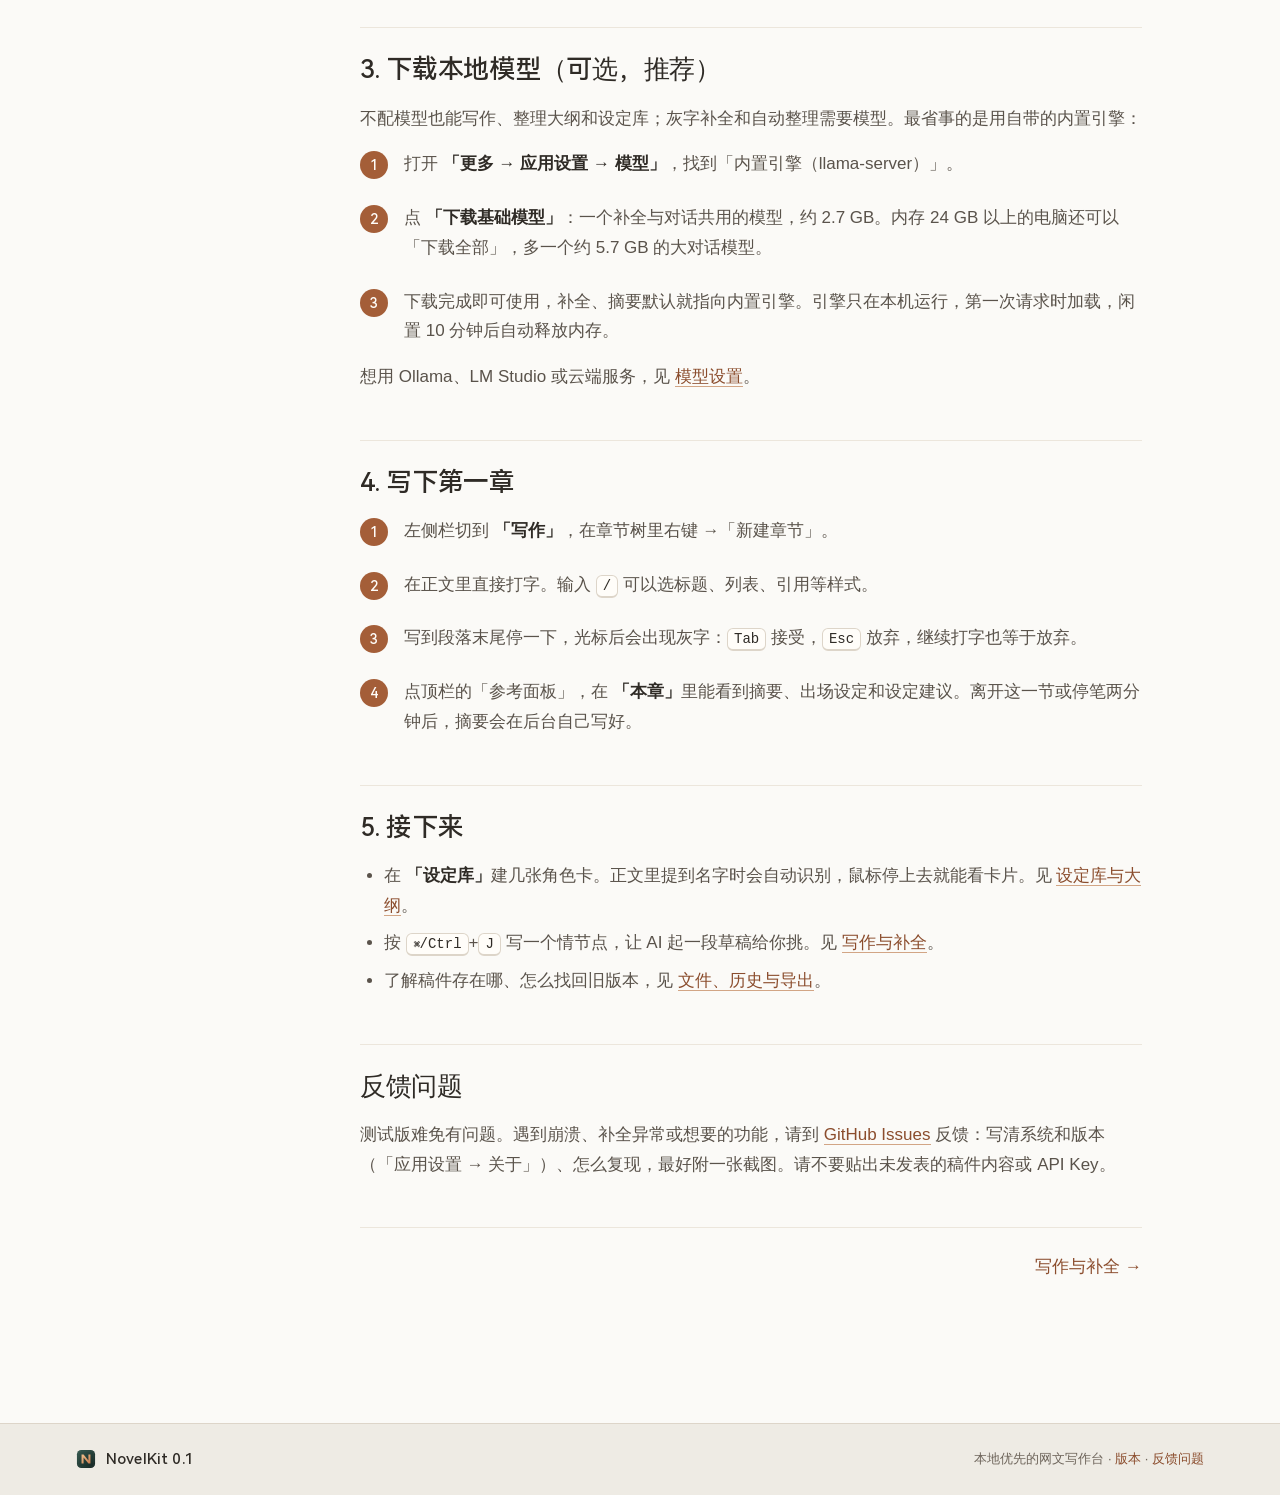
==== commit d1796a7d: "site: 1180e36" ====
--- a/docs/index.html
+++ b/docs/index.html
@@ -79,7 +79,7 @@
       <p>不配模型也能写作、整理大纲和设定库；灰字补全和自动整理需要模型。最省事的是用自带的内置引擎：</p>
       <ol class="steps">
         <li>打开 <strong>「更多 → 应用设置 → 模型」</strong>，找到「内置引擎（llama-server）」。</li>
-        <li>点 <strong>「下载基础模型」</strong>：一个补全模型、一个对话模型、一个决策模型，共约 4.7 GB。内存 24 GB 以上的电脑还可以「下载全部」，多一个约 5.7 GB 的大对话模型。</li>
+        <li>点 <strong>「下载基础模型」</strong>：一个补全与对话共用的模型，约 2.7 GB。内存 24 GB 以上的电脑还可以「下载全部」，多一个约 5.7 GB 的大对话模型。</li>
         <li>下载完成即可使用，补全、摘要默认就指向内置引擎。引擎只在本机运行，第一次请求时加载，闲置 10 分钟后自动释放内存。</li>
       </ol>
       <p>想用 Ollama、LM Studio 或云端服务，见 <a href="models.html">模型设置</a>。</p>
--- a/styles.css
+++ b/styles.css
@@ -111,7 +111,6 @@
 .top-meta { font: 12px/1 var(--font-mono); color: var(--text-tertiary); padding-left: var(--space-6); border-left: 1px solid var(--line); }
 
 /* Shared type */
-.overline, .index { font: 13px/1.4 var(--font-mono); letter-spacing: .04em; color: var(--text-tertiary); }
 h1, h2, h3, .outro-line, .sheet-title { font-family: var(--font-display); font-weight: 500; }
 h2 { font-size: var(--text-h2); line-height: 1.22; letter-spacing: -.01em; text-wrap: balance; }
 
@@ -129,7 +128,7 @@
 
 /* Hero */
 .hero { padding-top: clamp(56px, 9vw, 128px); }
-.hero h1 { margin-top: var(--space-6); font-size: var(--text-h1); line-height: 1.12; letter-spacing: -.02em; }
+.hero h1 { font-size: var(--text-h1); line-height: 1.12; letter-spacing: -.02em; }
 .h1-second { color: var(--text-tertiary); }
 .lede { margin-top: var(--space-8); max-width: 34em; font-size: var(--text-lede); line-height: 1.8; color: var(--text-secondary); }
 .hero-actions { display: flex; flex-wrap: wrap; align-items: center; gap: var(--space-6); margin-top: var(--space-8); }
@@ -146,8 +145,7 @@
   display: grid; grid-template-columns: minmax(0, 5fr) minmax(0, 7fr); align-items: center;
   gap: clamp(32px, 6vw, 96px); padding-block: var(--space-section);
 }
-.feature-copy h2, .band-head h2, .desk-head h2 { margin-top: var(--space-4); }
-.feature-copy p:not(.index), .band-head p:not(.index) { margin-top: var(--space-6); max-width: 26em; color: var(--text-secondary); }
+.feature-copy p, .band-head p { margin-top: var(--space-6); max-width: 26em; color: var(--text-secondary); }
 .feature-copy .note { margin-top: var(--space-4); font-size: 15px; color: var(--text-tertiary); }
 
 .sheet {
@@ -188,19 +186,17 @@
 .panel img {
   width: 100%; border: 1px solid var(--line); border-radius: var(--radius-lg);
   background: var(--surface-side); box-shadow: var(--shadow-1);
-  transition: transform var(--dur-reveal) var(--ease), box-shadow var(--dur-reveal) var(--ease);
-}
-.panel:hover img { transform: translateY(-4px); box-shadow: var(--shadow-pop); }
+}
 .panel h3 { margin-top: var(--space-6); font-size: var(--text-h3); line-height: 1.4; }
 .panel p { margin-top: 6px; font-size: 15px; line-height: 1.7; color: var(--text-secondary); }
 
 /* 03 the desk */
 .desk { padding-block: var(--space-section); }
 .screens { display: grid; grid-template-columns: repeat(2, minmax(0, 1fr)); gap: clamp(20px, 3vw, 40px); margin-top: clamp(40px, 6vw, 80px); }
-.screen img { width: 100%; border: 1px solid var(--line); border-radius: var(--radius-lg); box-shadow: var(--shadow-pop); }
+.screen img { width: 100%; border: 1px solid var(--line); border-radius: var(--radius-lg); box-shadow: var(--shadow-1); }
 .screen figcaption { margin-top: var(--space-4); font-size: 15px; color: var(--text-secondary); }
 .screen strong { margin-right: var(--space-3); font: 500 16px/1.4 var(--font-display); color: var(--text); }
-.facts { display: grid; grid-template-columns: repeat(3, minmax(0, 1fr)); margin-top: clamp(56px, 8vw, 104px); border-top: 1px solid var(--line); }
+.facts { display: grid; grid-template-columns: repeat(2, minmax(0, 1fr)); margin-top: clamp(56px, 8vw, 104px); border-top: 1px solid var(--line); }
 .facts > div { padding: var(--space-8) var(--space-8) 0 0; }
 .facts > div + div { padding-left: var(--space-8); border-left: 1px solid var(--line-subtle); }
 .facts dt { font: 500 var(--text-h3)/1.4 var(--font-display); }
